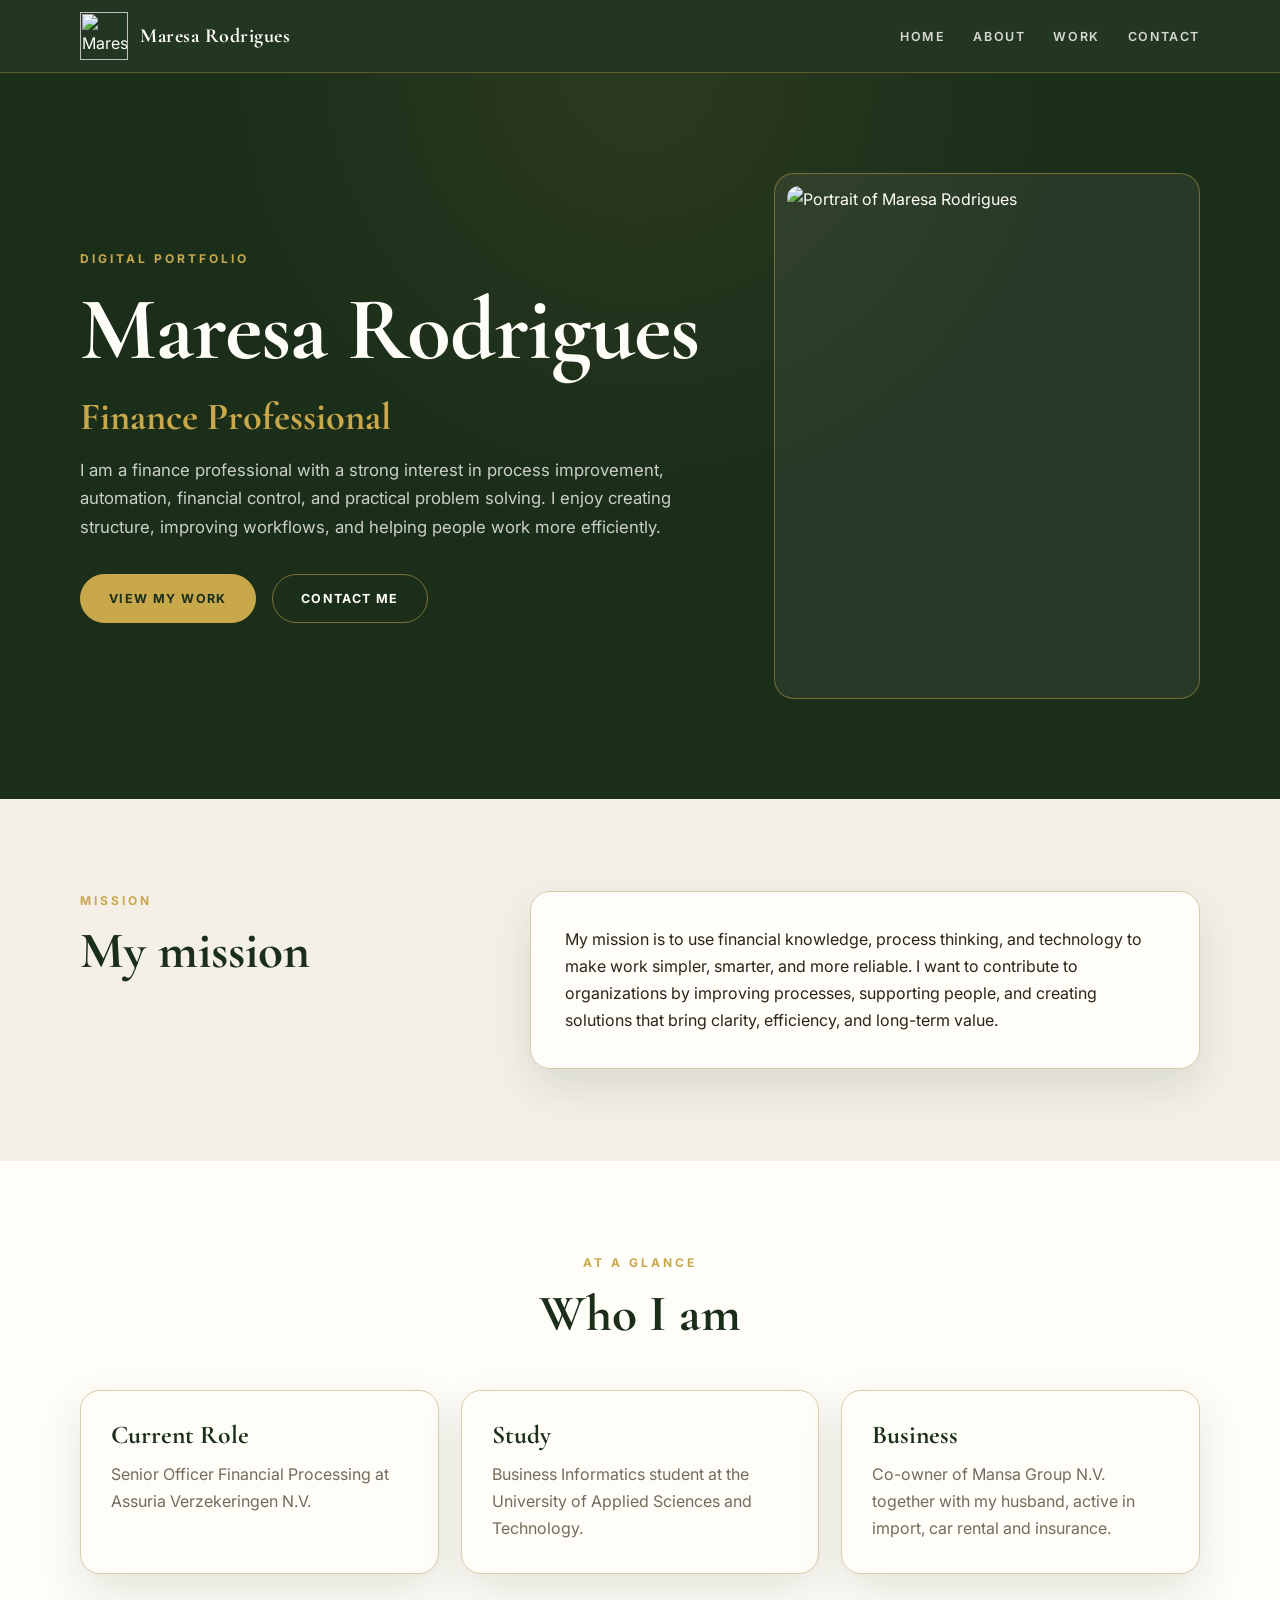
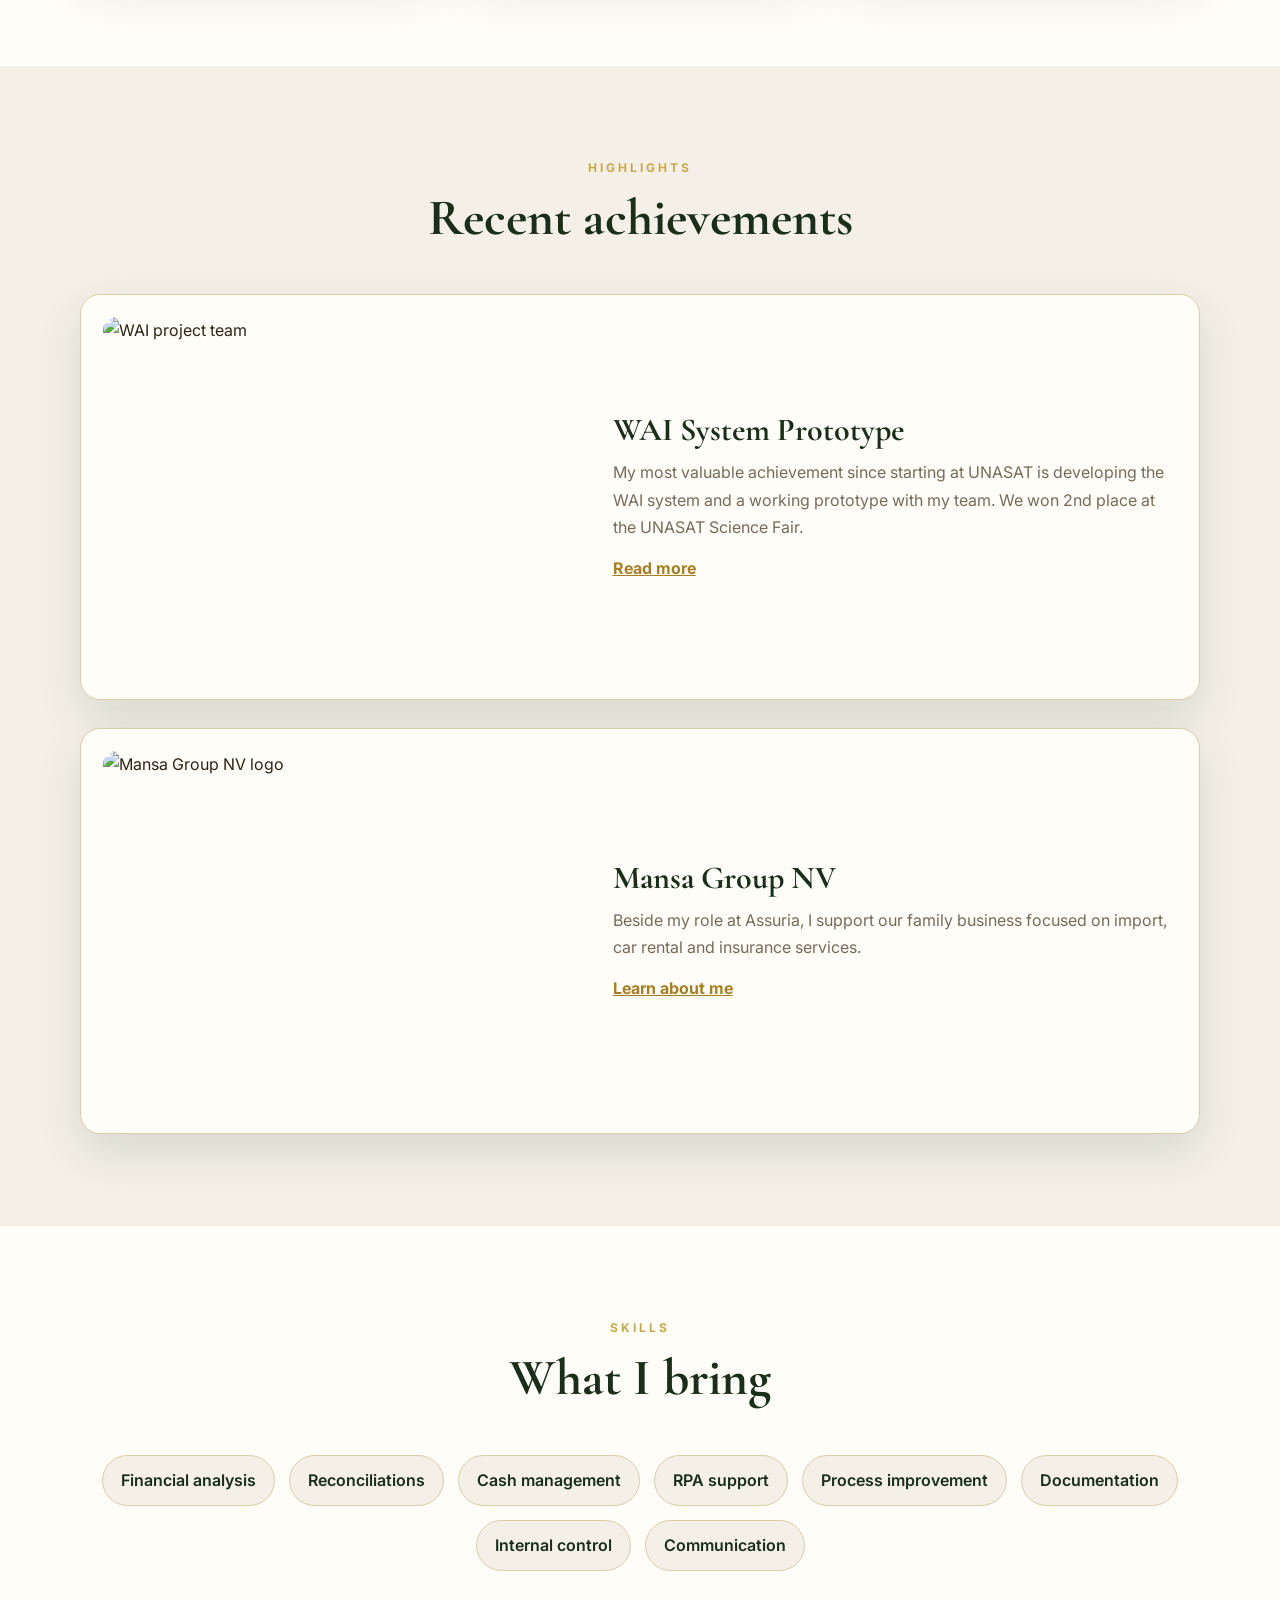
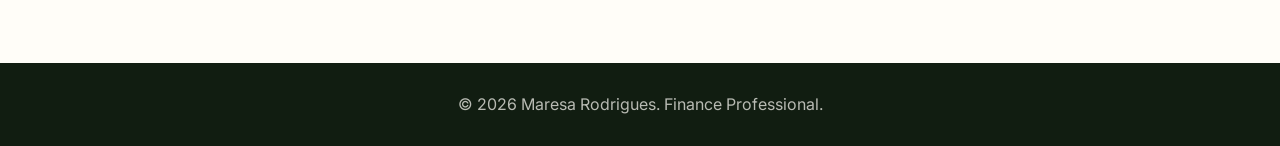
==== index.html @ 44589021 "Initial portfolio upload" ====
<html lang="en">
 <head>
  <meta charset="utf-8"/>
  <meta content="width=device-width, initial-scale=1.0" name="viewport"/>
  <meta content="Digital portfolio of Maresa Rodrigues, Finance Professional." name="description"/>
  <meta content="Maresa Rodrigues" name="author"/>
  <link href="https://fonts.googleapis.com" rel="preconnect"/>
  <link crossorigin="" href="https://fonts.gstatic.com" rel="preconnect"/>
  <link href="https://fonts.googleapis.com/css2?family=Cormorant+Garamond:wght@500;600;700&amp;family=Inter:wght@300;400;500;600;700&amp;display=swap" rel="stylesheet"/>
  <link href="./css/main.css" rel="stylesheet"/>
  <title>
   Maresa Rodrigues | Digital Portfolio
  </title>
 </head>
<body>
    <header class="site-header">
   <div class="header-inner">
    <a class="logo" href="./index.html">
     <img alt="Maresa Rodrigues Logo" class="logo-image" src="./images/mmr-circle-logo-1.png"/>
     <span class="logo-name">
      Maresa Rodrigues
     </span>
    </a>
    <button aria-controls="site-nav" aria-expanded="false" class="menu-toggle" id="menu-toggle">
     <span>
     </span>
     <span>
     </span>
     <span>
     </span>
    </button>
   <nav class="site-nav" id="site-nav">
     <ul>
      <li>
       <a href="./index.html">
        Home
       </a>
      </li>
      <li>
       <a href="./about.html">
        About
       </a>
      </li>
      <li>
       <a href="./work.html">
        Work
       </a>
      </li>
      <li>
       <a href="./contact.html">
        Contact
       </a>
      </li>
     </ul>
    </nav>
        </div>
  </header>
  <main>
   <section class="hero">
    <div class="container hero-grid">
     <div class="hero-content">
      <p class="eyebrow">
       Digital Portfolio
      </p>
      <h1>
       Maresa Rodrigues
      </h1>
      <h2>
       Finance Professional 
      </h2>
      <p class="hero-text">
       I am a finance professional with a strong interest in process improvement, automation, financial control, and practical problem solving. I enjoy creating structure, improving workflows, and helping people work more efficiently.
      </p>
      <div class="hero-buttons">
       <a class="btn btn-primary" href="./work.html">
        View my work
       </a>
       <a class="btn btn-secondary" href="./contact.html">
        Contact me
       </a>
      </div>
     </div>
    <div class="hero-image-card">
      <img alt="Portrait of Maresa Rodrigues" src="./images/profile-pic-1.jpeg"/>
     </div>
    </div>
   </section>
   <section class="section">
        <div class="container two-columns">
     <div>
      <p class="eyebrow">
       Mission
      </p>
      <h2>
       My mission
      </h2>
     </div>
     <div class="text-card">
      <p>
       My mission is to use financial knowledge, process thinking, and technology to make work simpler, smarter, and more reliable. I want to contribute to organizations by improving processes, supporting people, and creating solutions that bring clarity, efficiency, and long-term value.
      </p>
     </div>
    </div>
   </section>
   <section class="section soft-bg">
    <div class="container">
     <div class="section-header">
      <p class="eyebrow">
       At a glance
      </p>
      <h2>
       Who I am
      </h2>
     </div>
     <div class="cards-grid three">
      <article class="info-card">
       <h3>
        Current Role
       </h3>
       <p>
        Senior Officer Financial Processing at Assuria Verzekeringen N.V.
       </p>
      </article>
      <article class="info-card">
       <h3>
        Study
       </h3>
       <p>
        Business Informatics student at the University of Applied Sciences and Technology.
       </p>
      </article>
      <article class="info-card">
       <h3>
        Business
       </h3>
       <p>
        Co-owner of Mansa Group N.V. together with my husband, active in import, car rental and insurance.
       </p>
      </article>
     </div>
    </div>
    </section>
   <section class="section">
    <div class="container">
     <div class="section-header">
      <p class="eyebrow">
       Highlights
      </p>
      <h2>
       Recent achievements
      </h2>
     </div>
     <div class="feature-grid">
      <article class="feature-card">
       <img alt="WAI project team" src="./images/unasat-wai-project.jpeg"/>
       <div>
        <h3>
         WAI System Prototype
        </h3>
        <p>
         My most valuable achievement since starting at UNASAT is developing the WAI system and a working prototype with my team. We won 2nd place at the UNASAT Science Fair.
        </p>
        <a class="text-link" href="./work.html">
         Read more
        </a>
       </div>
      </article>
      <article class="feature-card">
       <img alt="Mansa Group NV logo" src="./images/mansa-logo.jpeg"/>
       <div>
        <h3>
         Mansa Group NV
        </h3>
        <p>
         Beside my role at Assuria, I support our family business focused on import, car rental and insurance services.
        </p>
        <a class="text-link" href="./work.html">
         Learn about me
        </a>
       </div>
      </article>
     </div>
    </div>
    </section>
   <section class="section soft-bg">
    <div class="container">
     <div class="section-header">
      <p class="eyebrow">
       Skills
      </p>
      <h2>
       What I bring
      </h2>
     </div>
     <ul class="pill-list">
      <li>
       Financial analysis
      </li>
      <li>
       Reconciliations
      </li>
      <li>
       Cash management
      </li>
      <li>
       RPA support
      </li>
      <li>
       Process improvement
      </li>
      <li>
       Documentation
      </li>
      <li>
       Internal control
      </li>
      <li>
       Communication
      </li>
     </ul>
    </div>
   </section>
  </main>
    <footer class="site-footer">
   <p>
    &copy; 2026 Maresa Rodrigues. Finance Professional.
   </p>
  </footer>
  <script src="./js/main.js">
  </script>
</body>

</html>
---- css/main.css ----
:root {
  --clr-dark:#1a2e1a;
  --clr-dark-soft:#243324;
  --clr-cream:#f4f0e8;
  --clr-gold:#c9a84c;
  --clr-gold-dark:#a67f25;
  --clr-white:#fffdf8;
  --clr-text:#2c2416;
  --clr-muted:#756b5b;
  --clr-border:#d8cda9;
  --font-serif:"Cormorant Garamond", Georgia, serif;
  --font-sans:"Inter", Arial, sans-serif;
  --shadow:0 18px 45px rgba(26, 46, 26, .12);
  --radius:20px;
  --max-width:1120px
}
* {
  margin:0;
  padding:0;
  box-sizing:border-box
}
html {
  scroll-behavior:smooth
}
body {
  font-family:var(--font-sans);
  line-height:1.7;
  color:var(--clr-text);
  background-color:var(--clr-cream)
}
img {
  max-width:100%;
  display:block
}
a {
  color:inherit
}
.container {
  width:min(100% - 40px, var(--max-width));
  margin-inline:auto
}
.site-header {
  position:sticky;
  top:0;
  z-index:100;
  background-color:rgba(26, 46, 26, .96);
  border-bottom:1px solid rgba(201, 168, 76, .35);
  backdrop-filter:blur(16px)
}
.header-inner {
  width:min(100% - 40px, var(--max-width));
  height:72px;
  margin-inline:auto;
  display:flex;
  align-items:center;
  justify-content:space-between
}
.logo {
  display:flex;
  align-items:center;
  gap:12px;
  color:var(--clr-white);
  text-decoration:none
}
.logo-image {
  width:48px;
  height:48px;
  object-fit:contain;
  flex-shrink:0
}
.logo-name {
  font-family:var(--font-serif);
  font-size:1.25rem;
  font-weight:700;
  letter-spacing:.5px
}
.site-nav ul {
  list-style:none;
  display:flex;
  gap:28px
}
.site-nav a {
  color:rgba(255, 253, 248, .82);
  text-decoration:none;
  text-transform:uppercase;
  font-size:.78rem;
  font-weight:600;
  letter-spacing:1.6px;
  border-bottom:1px solid transparent;
  padding-bottom:4px
}
.site-nav a:hover {
  color:var(--clr-gold);
  border-bottom-color:var(--clr-gold)
}
.menu-toggle {
  display:none;
  background:transparent;
  border:0;
  cursor:pointer
}
.menu-toggle span {
  display:block;
  width:26px;
  height:2px;
  background:var(--clr-white);
  margin:6px 0
}
.hero, .page-hero {
  background:radial-gradient(circle at top, rgba(201, 168, 76, .10), transparent 45%), var(--clr-dark);
  color:var(--clr-white);
  padding:100px 0
}
.hero-grid, .page-hero-grid {
  display:grid;
  grid-template-columns:1.2fr .8fr;
  gap:56px;
  align-items:center
}
.eyebrow {
  color:var(--clr-gold);
  text-transform:uppercase;
  letter-spacing:3px;
  font-size:.75rem;
  font-weight:700;
  margin-bottom:12px
}
h1, h2, h3 {
  font-family:var(--font-serif);
  color:var(--clr-dark);
  line-height:1.1
}
.hero h1, .page-hero h1 {
  color:var(--clr-white);
  font-size:clamp(3rem, 7vw, 5.8rem);
  letter-spacing:-1px;
  margin-bottom:16px
}
.hero h2 {
  color:var(--clr-gold);
  font-size:clamp(1.5rem, 3vw, 2.4rem);
  margin-bottom:18px
}
.hero-text, .page-hero p {
  max-width:680px;
  color:rgba(255, 253, 248, .78);
  font-size:1.05rem
}
.hero-buttons {
  margin-top:32px;
  display:flex;
  gap:16px;
  flex-wrap:wrap
}
.btn {
  display:inline-block;
  padding:13px 28px;
  border-radius:999px;
  text-decoration:none;
  text-transform:uppercase;
  font-size:.78rem;
  font-weight:700;
  letter-spacing:1.4px;
  border:1px solid transparent;
  cursor:pointer
}
.btn-primary {
  background-color:var(--clr-gold);
  color:var(--clr-dark);
  border-color:var(--clr-gold)
}
.btn-primary:hover {
  background-color:var(--clr-gold-dark);
  border-color:var(--clr-gold-dark);
  color:var(--clr-white)
}
.btn-secondary {
  border-color:rgba(201, 168, 76, .55);
  color:var(--clr-white)
}
.btn-secondary:hover {
  border-color:var(--clr-gold);
  color:var(--clr-gold)
}
.hero-image-card {
  border:1px solid rgba(201, 168, 76, .45);
  padding:12px;
  border-radius:var(--radius);
  background:rgba(255, 253, 248, .06)
}
.hero-image-card img, .page-portrait {
  border-radius:calc(var(--radius) - 8px);
  aspect-ratio:4/5;
  object-fit:cover
}
.section {
  padding:92px 0
}
.soft-bg {
  background-color:var(--clr-white)
}
.section-header {
  text-align:center;
  max-width:720px;
  margin:0 auto 48px
}
.section-header h2, .section h2 {
  font-size:clamp(2rem, 4vw, 3.2rem)
}
.two-columns {
  display:grid;
  grid-template-columns:.75fr 1.25fr;
  gap:48px;
  align-items:start
}
.text-card, .info-card, .feature-card, .timeline-card, .experience-card {
  background:var(--clr-white);
  border:1px solid var(--clr-border);
  border-radius:var(--radius);
  box-shadow:var(--shadow)
}
.text-card {
  padding:34px
}
.text-card p+p {
  margin-top:16px
}
.cards-grid {
  display:grid;
  gap:22px
}
.cards-grid.three {
  grid-template-columns:repeat(3, 1fr)
}
.info-card {
  padding:30px
}
.info-card h3 {
  font-size:1.6rem;
  margin-bottom:12px
}
.info-card p {
  color:var(--clr-muted)
}
.feature-grid {
  display:grid;
  gap:28px
}
.feature-card {
  display:grid;
  grid-template-columns:.85fr 1fr;
  gap:30px;
  padding:22px;
  align-items:center
}
.feature-card img {
  border-radius:14px;
  aspect-ratio:4/3;
  object-fit:cover
}
.feature-card h3 {
  font-size:2rem;
  margin-bottom:12px
}
.feature-card p {
  color:var(--clr-muted)
}
.text-link {
  color:var(--clr-gold-dark);
  font-weight:700;
  display:inline-block;
  margin-top:14px
}
.pill-list {
  list-style:none;
  display:flex;
  flex-wrap:wrap;
  gap:14px;
  justify-content:center
}
.pill-list li {
  border:1px solid var(--clr-border);
  background-color:var(--clr-cream);
  color:var(--clr-dark);
  padding:11px 18px;
  border-radius:999px;
  font-weight:600
}
.site-footer {
  background-color:#111d11;
  color:rgba(255, 253, 248, .7);
  text-align:center;
  padding:28px 0
}
.timeline-list, .experience-stack {
  display:grid;
  gap:18px
}
.timeline-card, .experience-card {
  padding:28px
}
.timeline-card span, .experience-card span {
  color:var(--clr-gold-dark);
  font-size:.78rem;
  text-transform:uppercase;
  letter-spacing:1.5px;
  font-weight:700
}
.timeline-card h3, .experience-card h3 {
  font-size:1.55rem;
  margin:8px 0
}
.company {
  color:var(--clr-gold-dark);
  font-weight:700;
  margin-bottom:8px
}
@media(max-width:850px) {
  .menu-toggle {
    display:block
  }
  .site-nav {
    display:none;
    position:absolute;
    top:72px;
    left:0;
    right:0;
    background-color:var(--clr-dark);
    border-top:1px solid rgba(201, 168, 76, .25);
    padding:24px 20px
  }
  .site-nav.open {
    display:block
  }
  .site-nav ul {
    flex-direction:column;
    gap:18px
  }
  .hero-grid, .page-hero-grid, .two-columns, .feature-card {
    grid-template-columns:1fr
  }
  .cards-grid.three {
    grid-template-columns:1fr
  }
  .hero, .page-hero {
    padding:70px 0
  }
  .section {
    padding:64px 0
  }
}
@media(max-width:520px) {
  .logo-name {
    display:none
  }
  .hero-buttons {
    flex-direction:column
  }
  .btn {
    text-align:center
  }
}
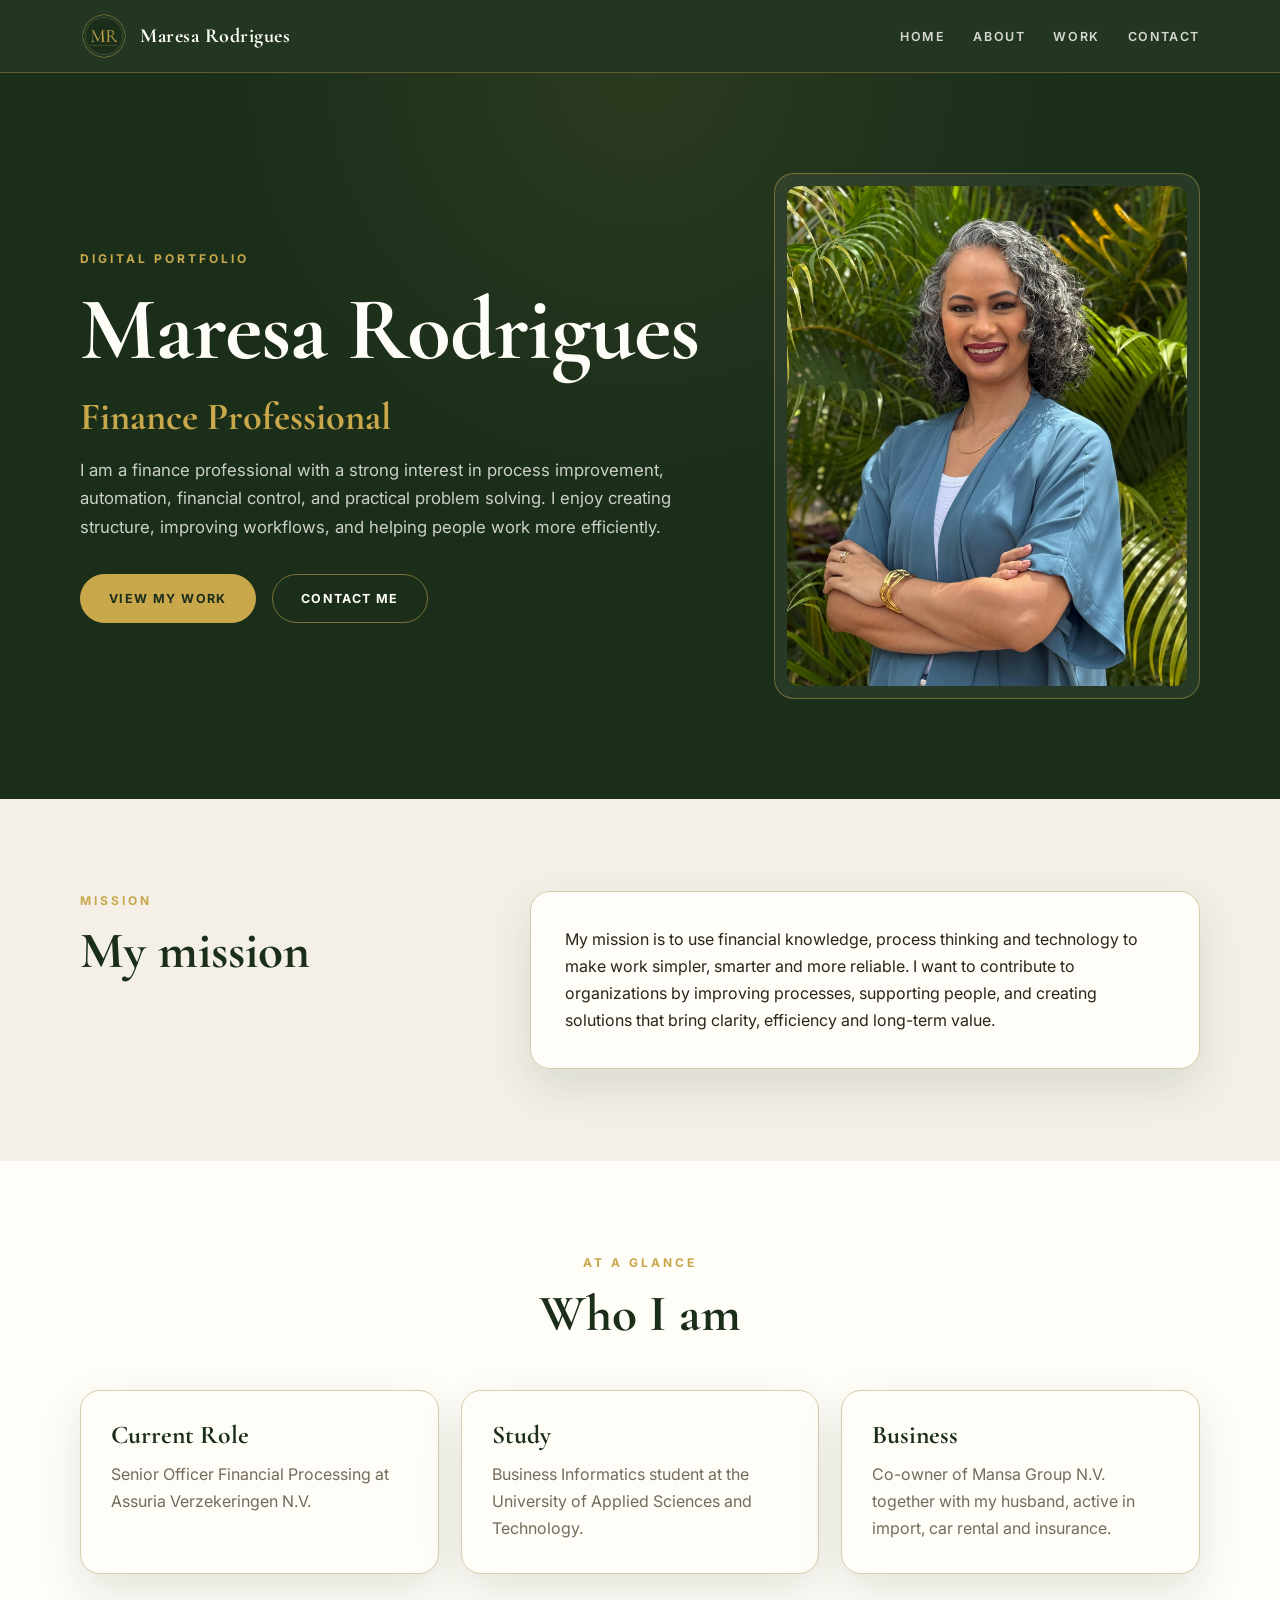
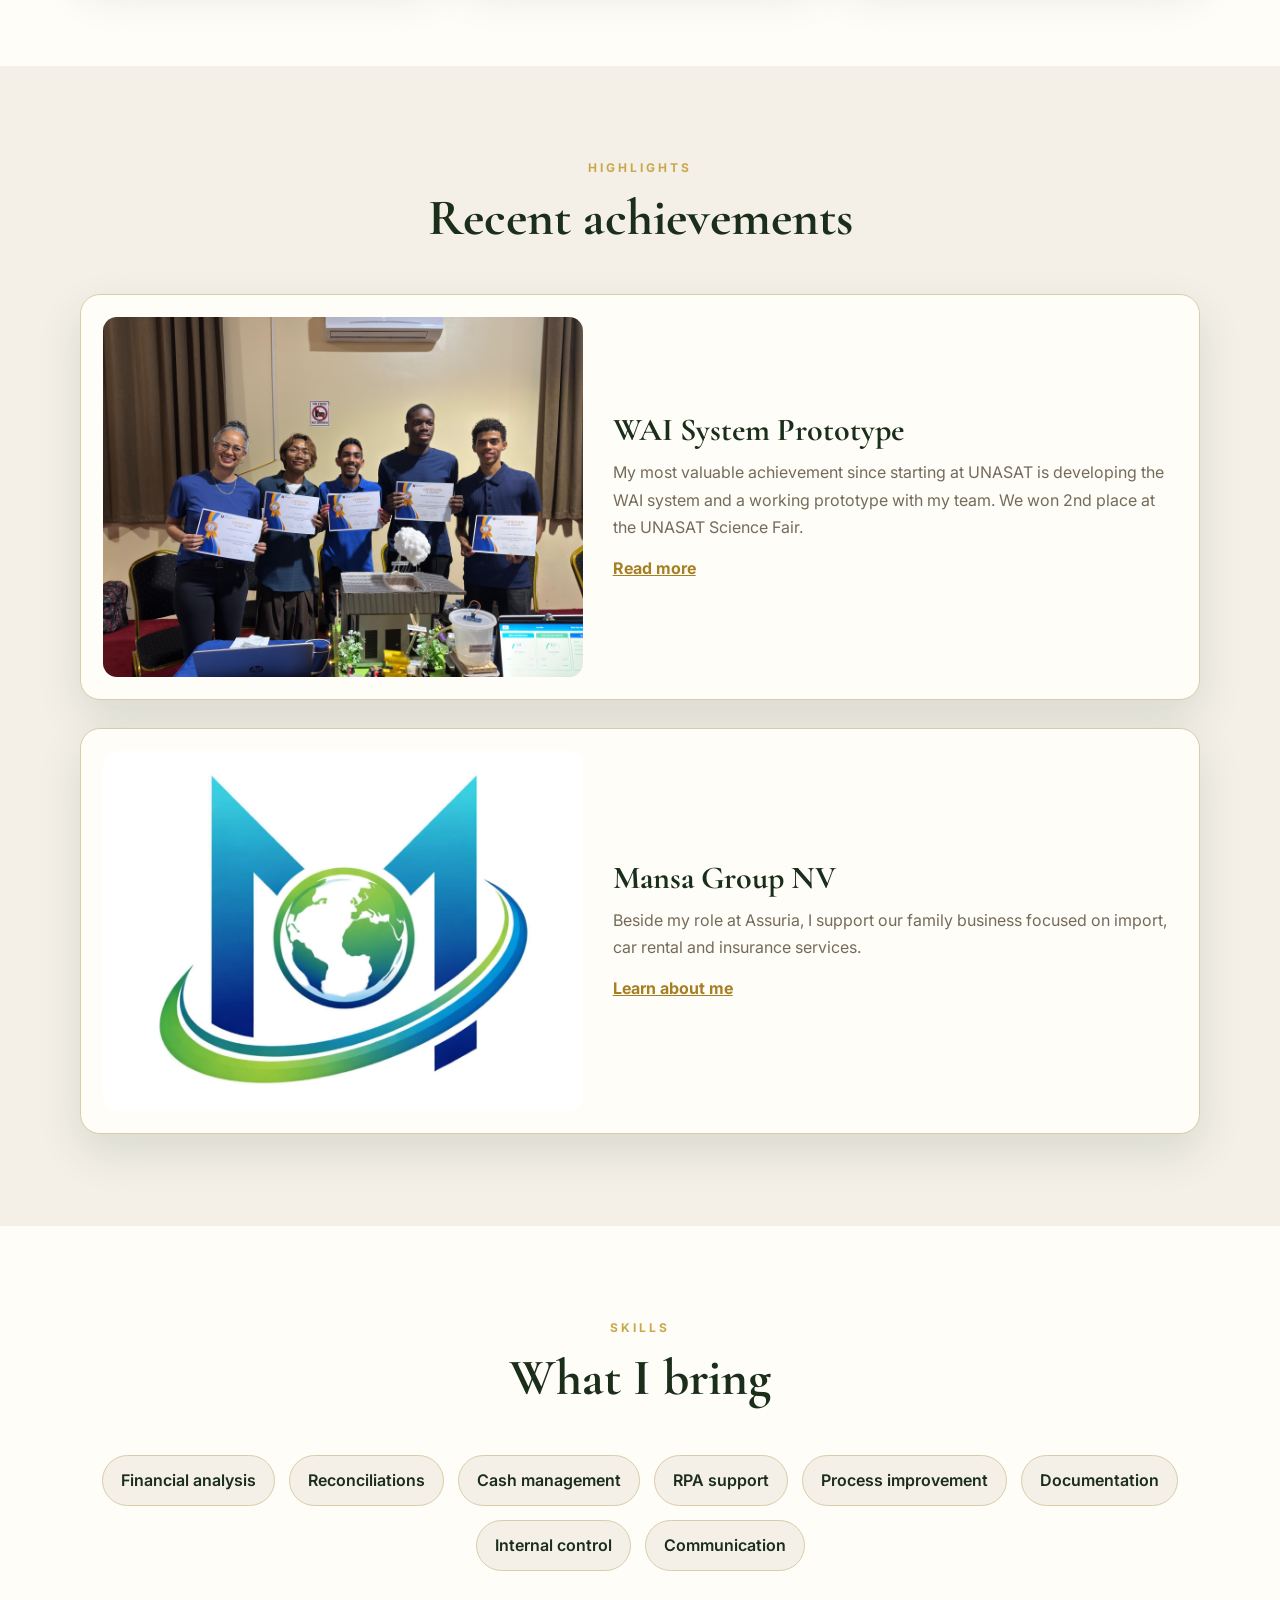
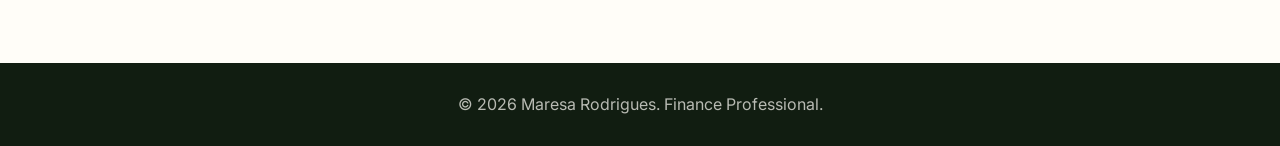
==== commit f8218699: "Update index.html" ====
--- a/index.html
+++ b/index.html
@@ -16,7 +16,7 @@
     <header class="site-header">
    <div class="header-inner">
     <a class="logo" href="./index.html">
-     <img alt="Maresa Rodrigues Logo" class="logo-image" src="./images/mmr-circle-logo-1.png"/>
+     <img alt="Maresa Rodrigues Logo" class="logo-image" src="./img/mmr-circle-logo-1.png"/>
      <span class="logo-name">
       Maresa Rodrigues
      </span>
@@ -69,7 +69,8 @@
        Finance Professional 
       </h2>
       <p class="hero-text">
-       I am a finance professional with a strong interest in process improvement, automation, financial control, and practical problem solving. I enjoy creating structure, improving workflows, and helping people work more efficiently.
+       I am a finance professional with a strong interest in process improvement, automation, financial control, and practical problem solving. 
+       I enjoy creating structure, improving workflows, and helping people work more efficiently.
       </p>
       <div class="hero-buttons">
        <a class="btn btn-primary" href="./work.html">
@@ -81,7 +82,7 @@
       </div>
      </div>
     <div class="hero-image-card">
-      <img alt="Portrait of Maresa Rodrigues" src="./images/profile-pic-1.jpeg"/>
+      <img alt="Portrait of Maresa Rodrigues" src="./img/profile-pic-1.jpeg"/>
      </div>
     </div>
    </section>
@@ -97,7 +98,8 @@
      </div>
      <div class="text-card">
       <p>
-       My mission is to use financial knowledge, process thinking, and technology to make work simpler, smarter, and more reliable. I want to contribute to organizations by improving processes, supporting people, and creating solutions that bring clarity, efficiency, and long-term value.
+       My mission is to use financial knowledge, process thinking and technology to make work simpler, smarter and more reliable. 
+       I want to contribute to organizations by improving processes, supporting people, and creating solutions that bring clarity, efficiency and long-term value.
       </p>
      </div>
     </div>
@@ -152,7 +154,7 @@
      </div>
      <div class="feature-grid">
       <article class="feature-card">
-       <img alt="WAI project team" src="./images/unasat-wai-project.jpeg"/>
+       <img alt="WAI project team" src="./img/unasat-wai-project.jpeg"/>
        <div>
         <h3>
          WAI System Prototype
@@ -166,7 +168,7 @@
        </div>
       </article>
       <article class="feature-card">
-       <img alt="Mansa Group NV logo" src="./images/mansa-logo.jpeg"/>
+       <img alt="Mansa Group NV logo" src="./img/mansa-logo.jpeg"/>
        <div>
         <h3>
          Mansa Group NV
@@ -230,4 +232,4 @@
   </script>
 </body>
 
-</html>+</html>
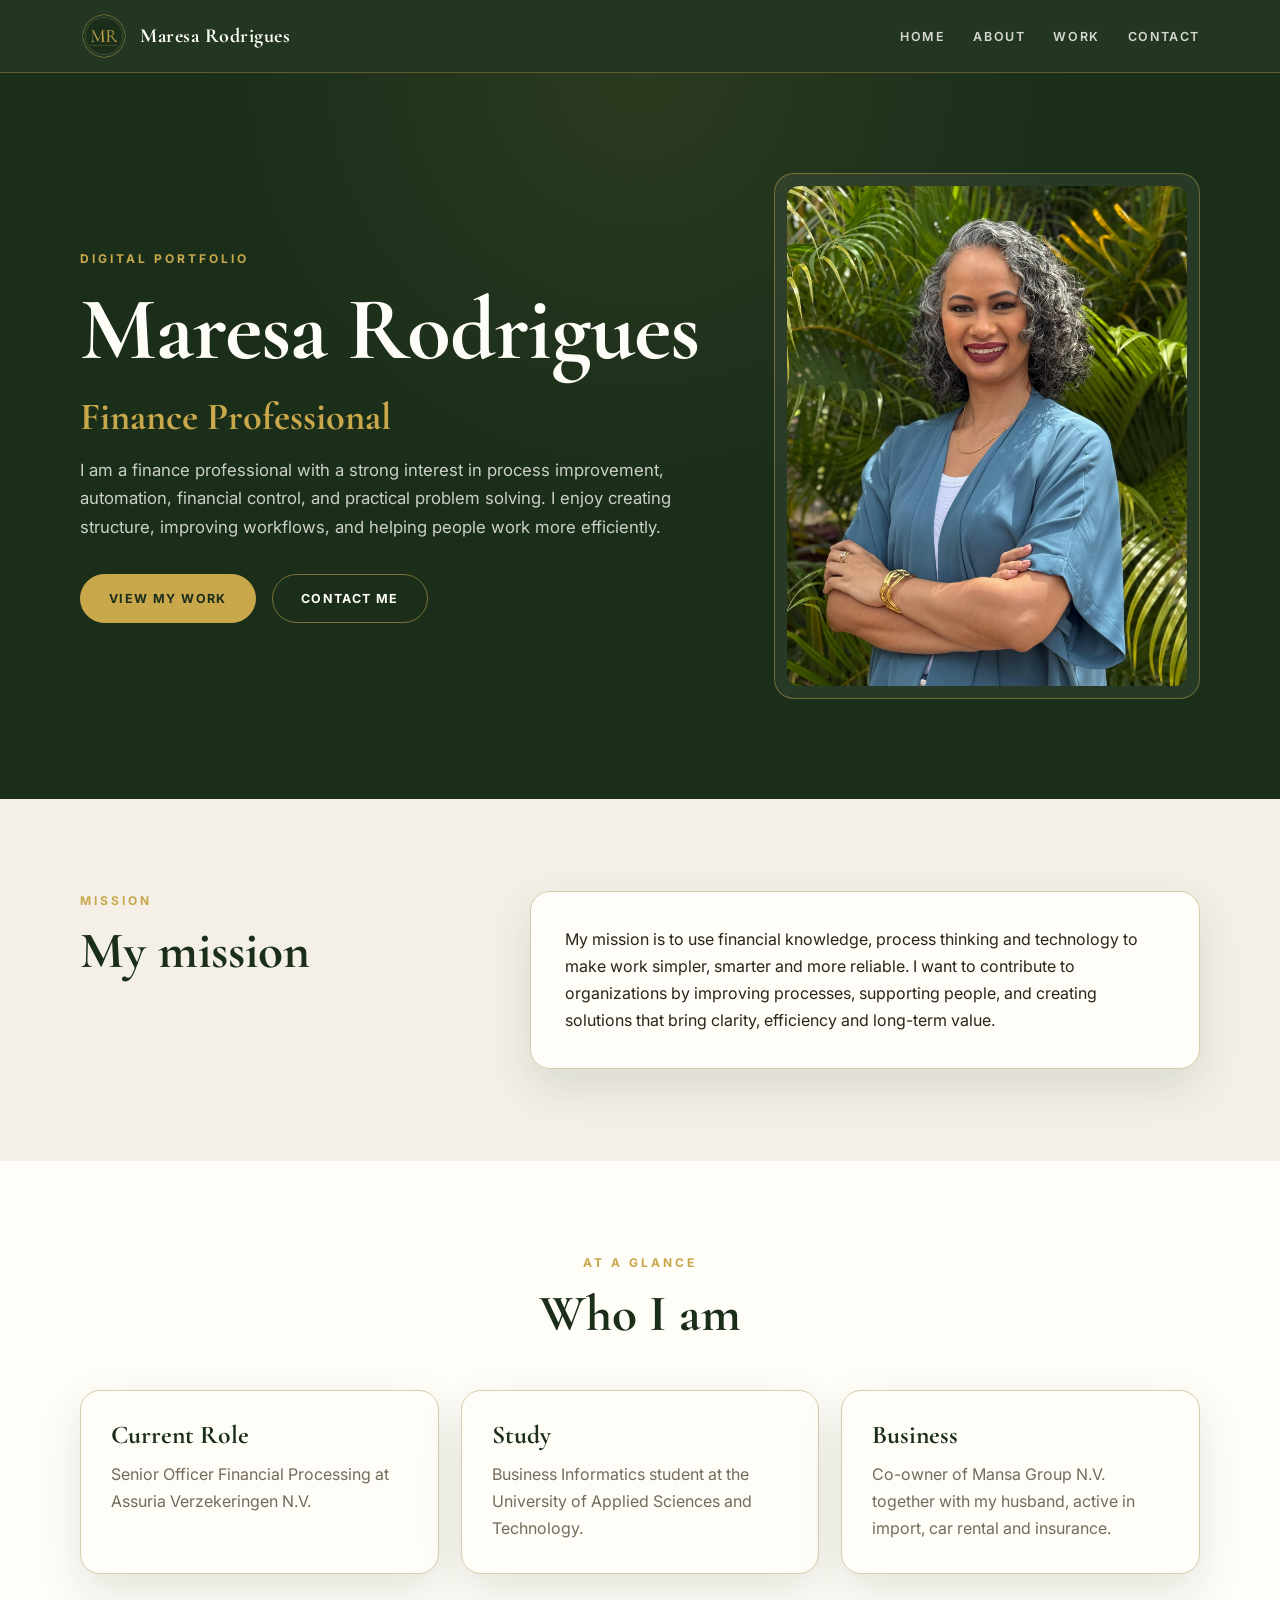
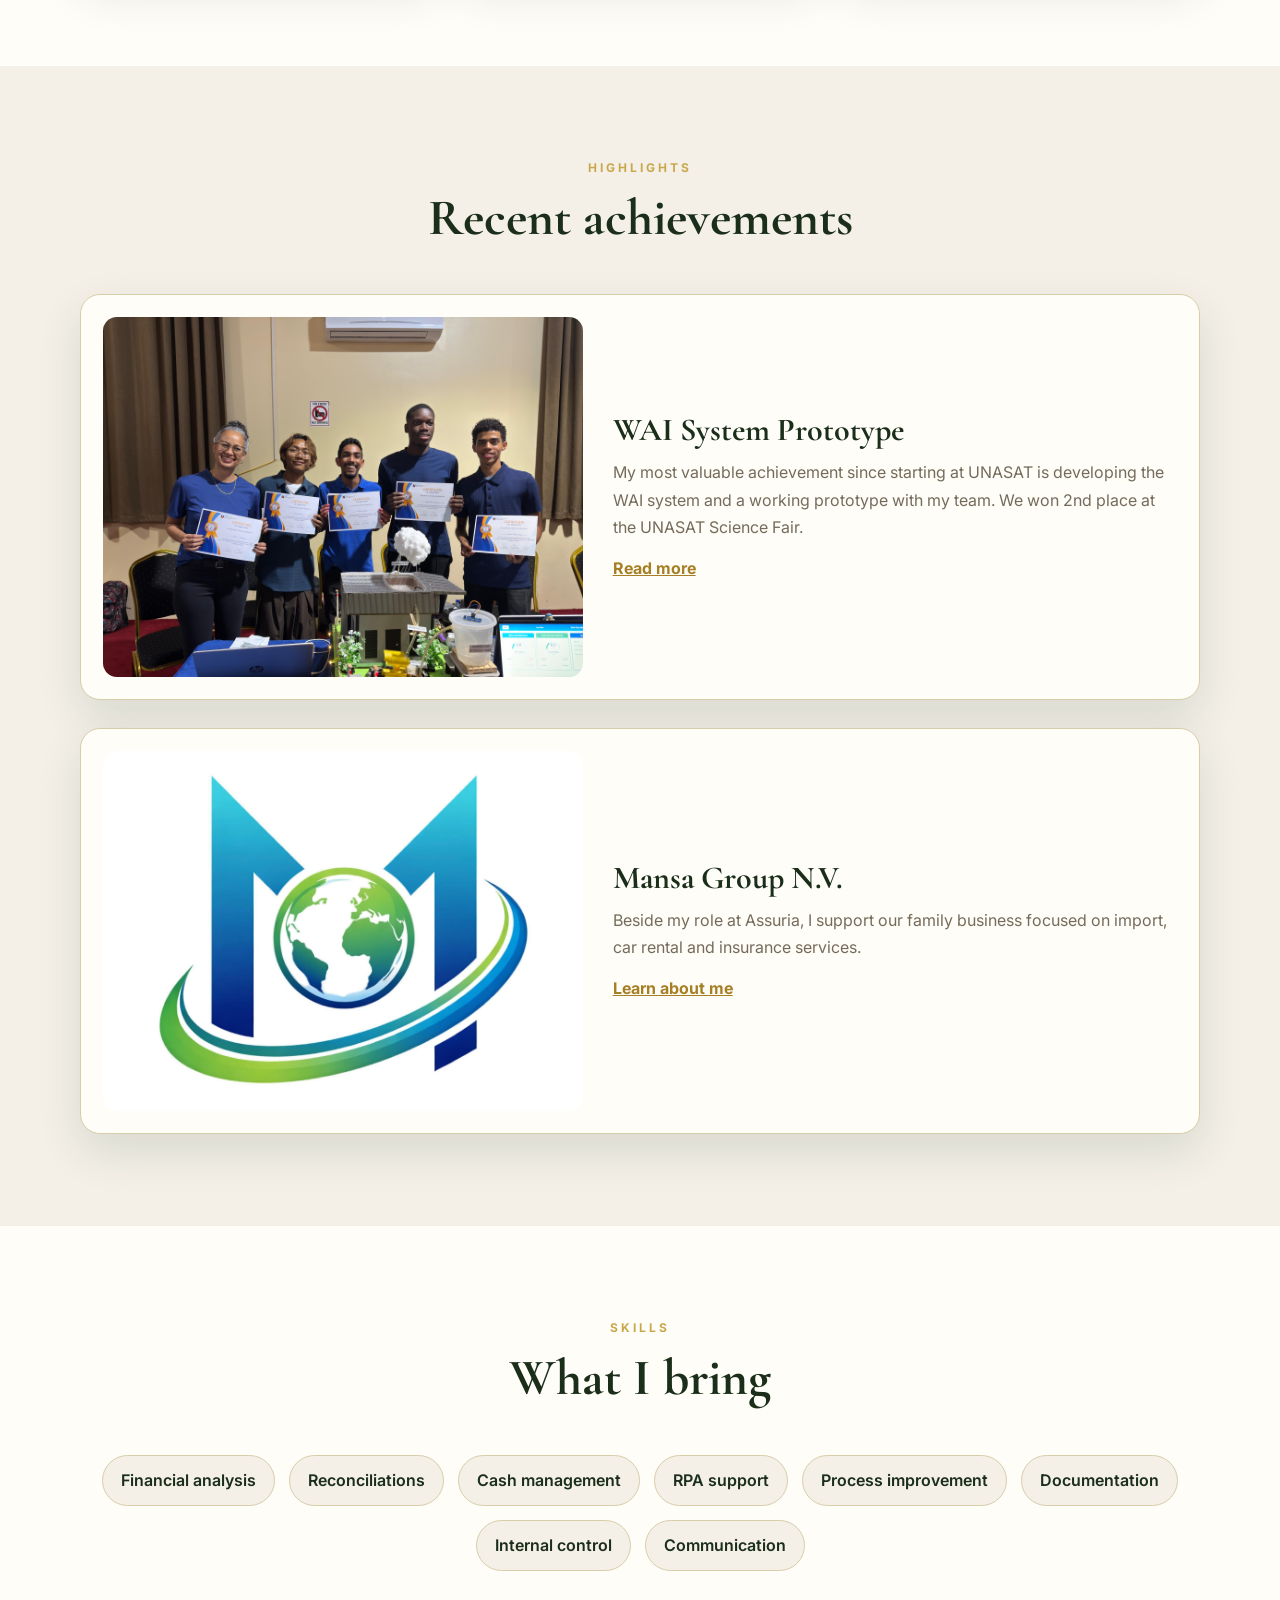
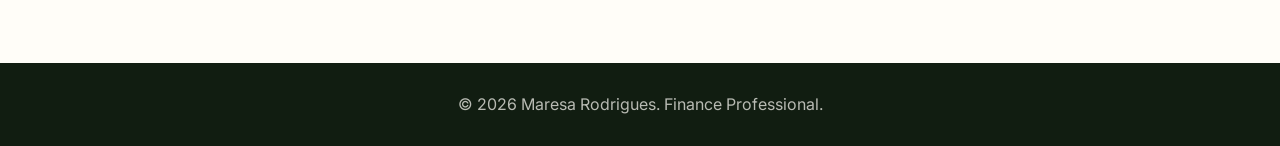
==== commit cf2a2cbd: "Update index.html" ====
--- a/index.html
+++ b/index.html
@@ -171,7 +171,7 @@
        <img alt="Mansa Group NV logo" src="./img/mansa-logo.jpeg"/>
        <div>
         <h3>
-         Mansa Group NV
+         Mansa Group N.V.
         </h3>
         <p>
          Beside my role at Assuria, I support our family business focused on import, car rental and insurance services.
